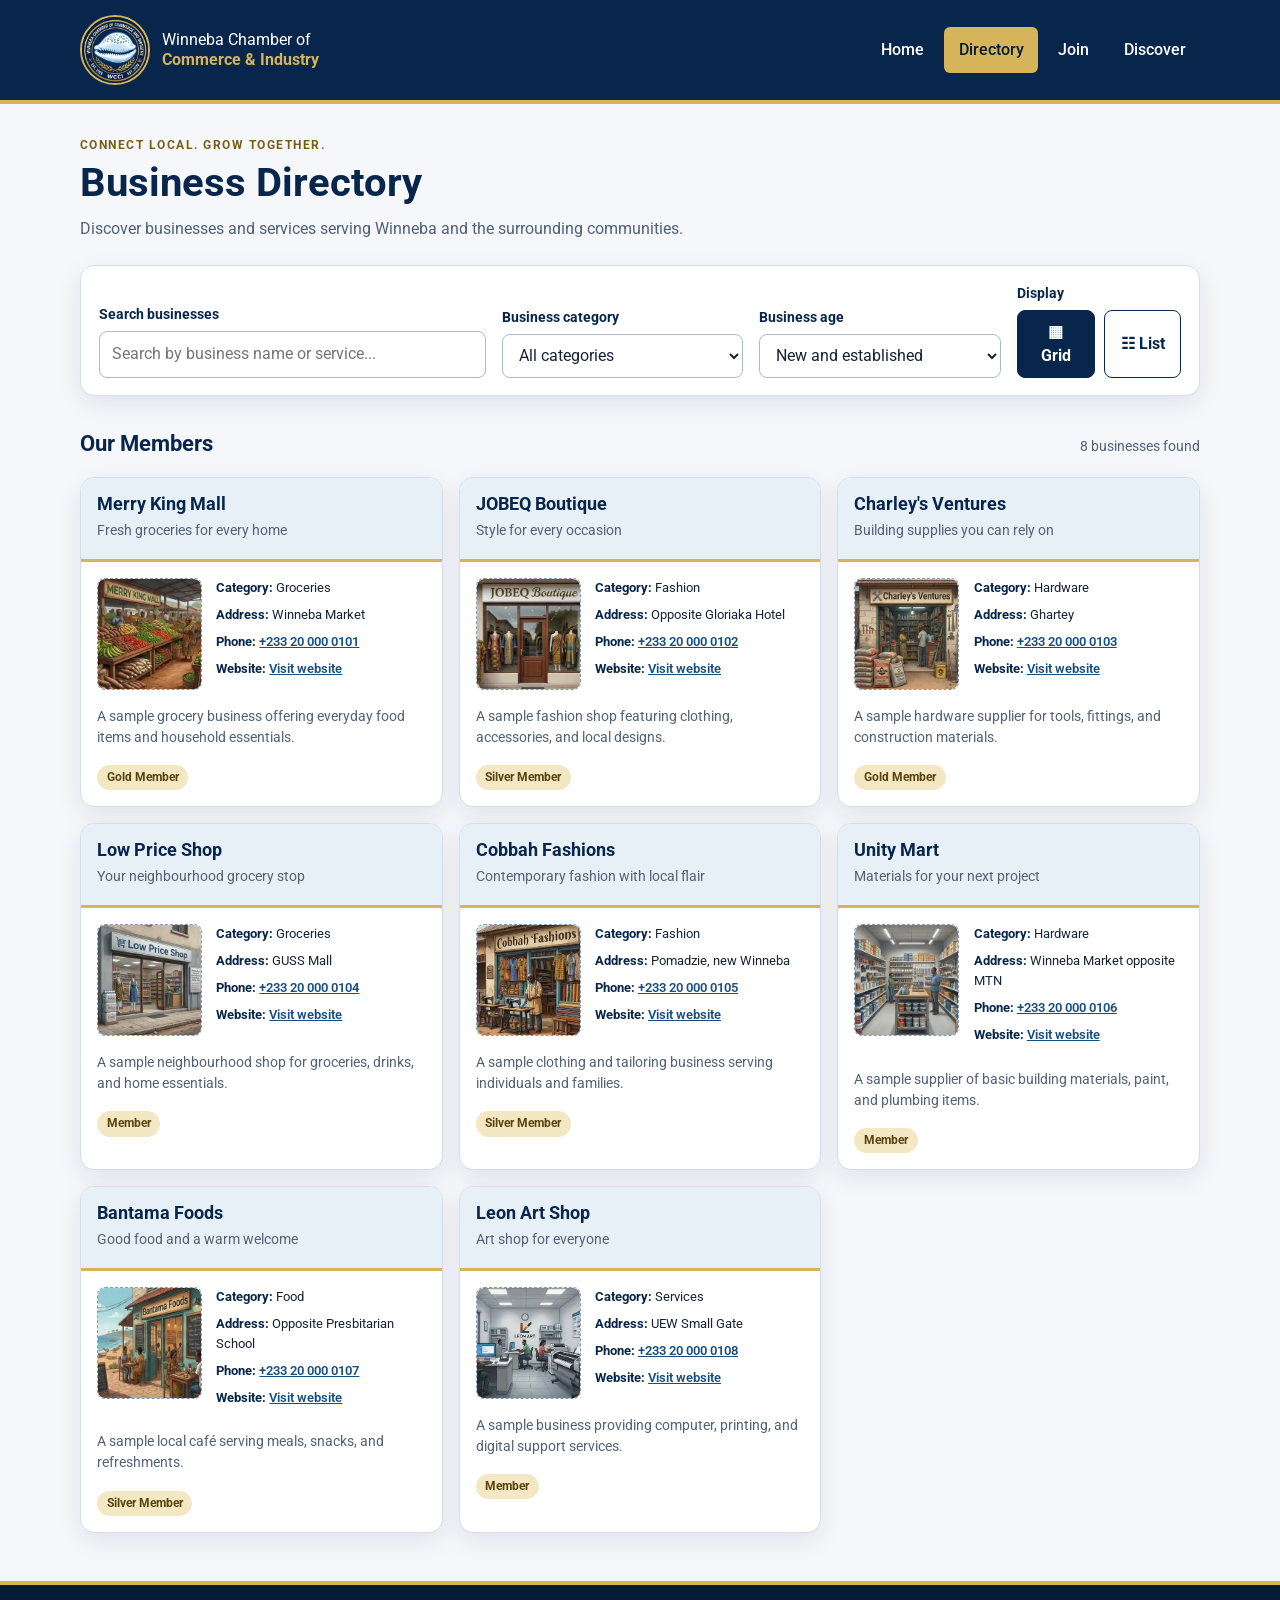
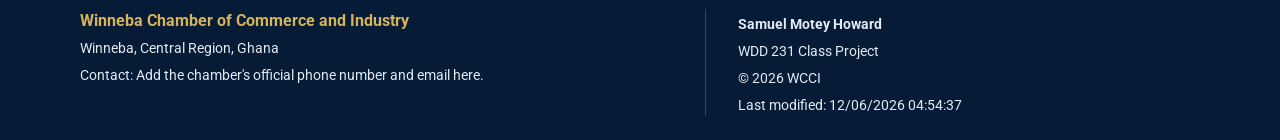
==== chamber/directory.html @ 30dde0f9 "fin" ====
<!DOCTYPE html>
<html lang="en">
<head>
  <meta charset="UTF-8">
  <meta name="viewport" content="width=device-width, initial-scale=1.0">
  <meta name="description" content="Explore the Winneba Chamber of Commerce and Industry business directory. Find grocery stores, fashion businesses, hardware shops, and other local businesses in Winneba, Ghana.">
  <meta name="author" content="Samuel Motey Howard">
  <meta name="theme-color" content="#08264b">

  <meta property="og:title" content="WCCI | Business Directory">
  <meta property="og:description" content="Discover and connect with businesses in Winneba, Ghana through the Winneba Chamber of Commerce and Industry directory.">
  <meta property="og:type" content="website">
  <meta property="og:url" content="https://samcodeithub.github.io/wdd231/chamber/directory.html">
  <meta property="og:image" content="https://samcodeithub.github.io/wdd231/chamber/images/wcci.webp">
  <meta property="og:image:alt" content="Winneba Chamber of Commerce and Industry logo">

  <title>Business Directory | Winneba Chamber of Commerce and Industry</title>
  <link rel="icon" href="images/wcci.webp" type="image/webp">
  <link rel="preconnect" href="https://fonts.googleapis.com">
  <link rel="preconnect" href="https://fonts.gstatic.com" crossorigin>
  <link href="https://fonts.googleapis.com/css2?family=Roboto:wght@400;500;600;700&display=swap" rel="stylesheet">
  <link rel="stylesheet" href="styles/normalize.css">
  <link rel="stylesheet" href="styles/small.css">
  <link rel="stylesheet" href="styles/larger.css">
  <script src="scripts/directory.js" defer></script>
</head>
<body>
  <a class="skip-link" href="#main-content">Skip to main content</a>

  <header class="site-header">
    <div class="header-inner">
      <a class="brand" href="directory.html" aria-label="WCCI home">
        <img src="images/wcci.webp" alt="Winneba Chamber of Commerce and Industry logo">
        <span>Winneba Chamber of<br><strong>Commerce &amp; Industry</strong></span>
      </a>

      <button class="menu-toggle" id="menu-toggle" type="button" aria-label="Open navigation menu" aria-expanded="false" aria-controls="primary-nav">
        <span></span><span></span><span></span>
      </button>

      <nav class="primary-nav" id="primary-nav" aria-label="Main navigation">
        <ul>
          <li><a href="index.html">Home</a></li>
          <li><a href="directory.html" class="active" aria-current="page">Directory</a></li>
          <li><a href="join.html">Join</a></li>
          <li><a href="discover.html">Discover</a></li>
        </ul>
      </nav>
    </div>
  </header>

  <main id="main-content" class="page-main">
    <section class="page-heading" aria-labelledby="page-title">
      <p class="eyebrow">Connect local. Grow together.</p>
      <h1 id="page-title">Business Directory</h1>
      <p class="page-intro">Discover businesses and services serving Winneba and the surrounding communities.</p>
    </section>

    <section class="directory-tools" aria-label="Business directory filters">
      <div class="search-control">
        <label for="business-search">Search businesses</label>
        <input type="search" id="business-search" placeholder="Search by business name or service...">
      </div>

      <div class="filter-control">
        <label for="category-filter">Business category</label>
        <select id="category-filter">
          <option value="all">All categories</option>
          <option value="Groceries">Groceries</option>
          <option value="Fashion">Fashion</option>
          <option value="Hardware">Hardware</option>
          <option value="Food">Food &amp; Restaurants</option>
          <option value="Services">Professional Services</option>
        </select>
      </div>

      <div class="filter-control">
        <label for="age-filter">Business age</label>
        <select id="age-filter">
          <option value="all">New and established</option>
          <option value="new">New businesses</option>
          <option value="established">Established businesses</option>
        </select>
      </div>

      <div class="view-control" aria-label="Choose directory layout">
        <span class="control-label">Display</span>
        <div class="view-buttons">
          <button type="button" id="grid-view" class="view-button active" aria-pressed="true">
            <span aria-hidden="true">▦</span> Grid
          </button>
          <button type="button" id="list-view" class="view-button" aria-pressed="false">
            <span aria-hidden="true">☷</span> List
          </button>
        </div>
      </div>
    </section>

    <div class="results-heading">
      <h2>Our Members</h2>
      <p id="results-count" aria-live="polite">Loading businesses...</p>
    </div>

    <section id="business-list" class="business-list grid-view" aria-label="Chamber member businesses">
      <p class="loading-message">Loading member businesses...</p>
    </section>
  </main>

  <footer class="site-footer">
    <div class="footer-inner">
      <div class="footer-contact">
        <a class="footer-brand" href="directory.html">Winneba Chamber of Commerce and Industry</a>
        <p>Winneba, Central Region, Ghana</p>
        <p>Contact: Add the chamber's official phone number and email here.</p>
      </div>
      <div class="footer-course">
        <p><strong>Samuel Motey Howard</strong></p>
        <p>WDD 231 Class Project</p>
        <p>© <span id="current-year"></span> WCCI</p>
        <p>Last modified: <span id="last-modified"></span></p>
      </div>
    </div>
  </footer>
</body>
</html>
---- chamber/styles/small.css ----
:root {
  --primary-color: #08264b;
  --primary-dark: #061b36;
  --secondary-color: #d6b45a;
  --secondary-light: #f3e7c4;
  --background-color: #f5f7fa;
  --surface-color: #ffffff;
  --text-color: #172333;
  --muted-text: #526174;
  --border-color: #d7dee7;
  --soft-blue: #e8f0f7;
  --shadow: 0 8px 24px rgba(8, 38, 75, 0.09);
  --radius: 14px;
}

body {
  min-width: 320px;
  background: var(--background-color);
  color: var(--text-color);
  font-family: "Roboto", Arial, sans-serif;
  line-height: 1.5;
}

.skip-link {
  position: absolute;
  top: -100px;
  left: 1rem;
  z-index: 1000;
  padding: 0.7rem 1rem;
  background: var(--secondary-color);
  color: var(--primary-dark);
  font-weight: 700;
}

.skip-link:focus { top: 1rem; }

.site-header {
  background: var(--primary-color);
  color: #fff;
  border-bottom: 4px solid var(--secondary-color);
}

.header-inner {
  width: min(1120px, 92%);
  min-height: 82px;
  margin: 0 auto;
  display: flex;
  align-items: center;
  justify-content: space-between;
  gap: 1rem;
}

.brand {
  display: flex;
  align-items: center;
  gap: 0.75rem;
  color: #fff;
  text-decoration: none;
  font-size: 0.9rem;
  line-height: 1.25;
}

.brand img {
  width: 58px;
  height: 58px;
  border-radius: 50%;
  object-fit: cover;
  border: 2px solid var(--secondary-color);
}

.brand strong { color: var(--secondary-color); }

.menu-toggle {
  width: 44px;
  height: 42px;
  display: flex;
  flex-direction: column;
  justify-content: center;
  align-items: center;
  gap: 5px;
  border: 1px solid rgba(255,255,255,0.45);
  border-radius: 8px;
  background: transparent;
  cursor: pointer;
}

.menu-toggle span {
  width: 22px;
  height: 2px;
  background: #fff;
  transition: transform 0.2s ease, opacity 0.2s ease;
}

.menu-toggle.open span:first-child { transform: translateY(7px) rotate(45deg); }
.menu-toggle.open span:nth-child(2) { opacity: 0; }
.menu-toggle.open span:last-child { transform: translateY(-7px) rotate(-45deg); }

.primary-nav { display: none; width: 100%; }
.primary-nav.open { display: block; }

.header-inner:has(.primary-nav.open) {
  flex-wrap: wrap;
  padding: 0.7rem 0;
}

.primary-nav ul {
  display: flex;
  flex-direction: column;
  width: 100%;
}

.primary-nav a {
  display: block;
  padding: 0.85rem 1rem;
  color: #fff;
  text-decoration: none;
  border-radius: 6px;
  font-weight: 500;
}

.primary-nav a:hover,
.primary-nav a:focus-visible,
.primary-nav a.active {
  background: var(--secondary-color);
  color: var(--primary-dark);
}

.page-main {
  width: min(1120px, 92%);
  min-height: 65vh;
  margin: 0 auto;
  padding: 2rem 0 3rem;
}

.page-heading { margin-bottom: 1.5rem; }
.eyebrow {
  margin-bottom: 0.35rem;
  color: #795d17;
  font-size: 0.78rem;
  font-weight: 700;
  letter-spacing: 0.12em;
  text-transform: uppercase;
}

h1 {
  color: var(--primary-color);
  font-size: clamp(1.8rem, 6vw, 2.5rem);
  line-height: 1.15;
}

.page-intro {
  max-width: 650px;
  margin-top: 0.65rem;
  color: var(--muted-text);
}

.directory-tools {
  display: grid;
  grid-template-columns: 1fr;
  gap: 1rem;
  padding: 1.1rem;
  background: var(--surface-color);
  border: 1px solid var(--border-color);
  border-radius: var(--radius);
  box-shadow: var(--shadow);
}

.search-control,
.filter-control,
.view-control {
  display: flex;
  flex-direction: column;
  gap: 0.4rem;
}

.search-control label,
.filter-control label,
.control-label {
  color: var(--primary-color);
  font-size: 0.85rem;
  font-weight: 700;
}

input,
select {
  width: 100%;
  min-height: 44px;
  padding: 0.65rem 0.75rem;
  border: 1px solid #aeb9c7;
  border-radius: 8px;
  background: #fff;
  color: var(--text-color);
}

input:focus,
select:focus,
button:focus-visible,
a:focus-visible {
  outline: 3px solid var(--secondary-color);
  outline-offset: 2px;
}

.view-buttons { display: flex; gap: 0.6rem; }
.view-button {
  flex: 1;
  min-height: 44px;
  padding: 0.55rem 0.9rem;
  border: 1px solid var(--primary-color);
  border-radius: 8px;
  background: #fff;
  color: var(--primary-color);
  font-weight: 700;
  cursor: pointer;
}

.view-button.active,
.view-button:hover {
  background: var(--primary-color);
  color: #fff;
}

.results-heading {
  display: flex;
  flex-direction: column;
  gap: 0.2rem;
  margin: 2rem 0 1rem;
}

.results-heading h2 {
  color: var(--primary-color);
  font-size: 1.35rem;
}

.results-heading p {
  color: var(--muted-text);
  font-size: 0.9rem;
}

.business-list {
  display: grid;
  grid-template-columns: 1fr;
  gap: 1rem;
}

.business-card {
  overflow: hidden;
  background: var(--surface-color);
  border: 1px solid var(--border-color);
  border-radius: var(--radius);
  box-shadow: var(--shadow);
  transition: transform 0.2s ease, box-shadow 0.2s ease;
}

.business-card:hover {
  transform: translateY(-3px);
  box-shadow: 0 12px 28px rgba(8, 38, 75, 0.14);
}

.business-card-header {
  min-height: 84px;
  padding: 1rem 1rem 0.85rem;
  background: var(--soft-blue);
  border-bottom: 3px solid var(--secondary-color);
}

.business-card h3 {
  color: var(--primary-color);
  font-size: 1.1rem;
  line-height: 1.25;
}

.business-tagline {
  margin-top: 0.25rem;
  color: var(--muted-text);
  font-size: 0.85rem;
}

.business-card-content {
  display: grid;
  grid-template-columns: 112px minmax(0, 1fr);
  gap: 0.9rem;
  padding: 1rem;
  align-items: start;
}

.business-image-placeholder {
  min-height: 112px;
  display: grid;
  place-items: center;
  padding: 0.5rem;
  border: 1px dashed #8b9bad;
  border-radius: 8px;
  background: #edf1f5;
  color: #526174;
  text-align: center;
  font-size: 0.75rem;
}

.business-image-placeholder span {
  display: block;
  font-size: 1.8rem;
  color: var(--primary-color);
}

.business-details p {
  margin-bottom: 0.45rem;
  overflow-wrap: anywhere;
  font-size: 0.83rem;
}

.business-details strong { color: var(--primary-color); }
.business-details a { color: #174f80; font-weight: 600; }

.business-description {
  padding: 0 1rem 1rem;
  color: var(--muted-text);
  font-size: 0.88rem;
}

.member-badge {
  display: inline-block;
  margin: 0 1rem 1rem;
  padding: 0.25rem 0.6rem;
  border-radius: 999px;
  background: var(--secondary-light);
  color: #59430e;
  font-size: 0.72rem;
  font-weight: 700;
}

.no-results,
.loading-message,
.error-message {
  grid-column: 1 / -1;
  padding: 2rem 1rem;
  border: 1px dashed #9aa9b9;
  border-radius: var(--radius);
  color: var(--muted-text);
  text-align: center;
}

.site-footer {
  background: var(--primary-dark);
  color: #fff;
  border-top: 4px solid var(--secondary-color);
}

.footer-inner {
  width: min(1120px, 92%);
  margin: 0 auto;
  padding: 1.5rem 0;
  display: grid;
  grid-template-columns: 1fr;
  gap: 1.25rem;
}

.footer-contact p,
.footer-course p {
  margin-top: 0.35rem;
  color: #e4eaf1;
  font-size: 0.88rem;
}

.footer-brand {
  color: var(--secondary-color);
  font-weight: 700;
  text-decoration: none;
}

.footer-course { border-top: 1px solid rgba(255,255,255,0.2); padding-top: 1rem; }

/* List view: one member per row */
.business-list.list-view { grid-template-columns: 1fr; }
.business-list.list-view .business-card {
  display: grid;
  grid-template-columns: 1fr;
}
.business-list.list-view .business-card-header { min-height: auto; }
.business-list.list-view .business-card-content { grid-template-columns: 112px minmax(0, 1fr); }

/* Business photos loaded from members.json */
.business-image-placeholder {
  min-height: 112px;
  height: 112px;
  overflow: hidden;
  padding: 0;
}

.business-image {
  display: block;
  width: 100%;
  height: 100%;
  min-height: 112px;
  object-fit: cover;
  border-radius: 7px;
}

.business-image-placeholder.image-missing {
  display: grid;
  place-items: center;
  padding: 0.5rem;
  color: var(--muted-text);
  font-size: 0.75rem;
  text-align: center;
}

.business-image-placeholder.image-missing .business-image {
  display: none;
}
---- chamber/styles/larger.css ----
@media (min-width: 700px) {
  .header-inner { min-height: 100px; }
  .brand { font-size: 1rem; }
  .brand img { width: 70px; height: 70px; }
  .menu-toggle { display: none; }
  .primary-nav { display: block; width: auto; }
  .primary-nav ul { flex-direction: row; align-items: center; gap: 0.35rem; }
  .primary-nav a { padding: 0.7rem 0.9rem; }
  .directory-tools {
    grid-template-columns: minmax(220px, 1.6fr) minmax(150px, 1fr) minmax(160px, 1fr) auto;
    align-items: end;
  }
  .view-control { min-width: 150px; }
  .view-buttons { min-width: 150px; }
  .results-heading { flex-direction: row; justify-content: space-between; align-items: baseline; }
  .business-list.grid-view { grid-template-columns: repeat(2, minmax(0, 1fr)); }
  .footer-inner { grid-template-columns: 1.2fr 1fr; gap: 2rem; }
  .footer-course { border-top: 0; border-left: 1px solid rgba(255,255,255,0.2); padding: 0 0 0 2rem; }
}

@media (min-width: 1000px) {
  .business-list.grid-view { grid-template-columns: repeat(3, minmax(0, 1fr)); }
  .business-list.grid-view .business-card-content { grid-template-columns: 105px minmax(0, 1fr); }
}

@media (prefers-reduced-motion: reduce) {
  *, *::before, *::after { scroll-behavior: auto !important; transition-duration: 0.01ms !important; }
}
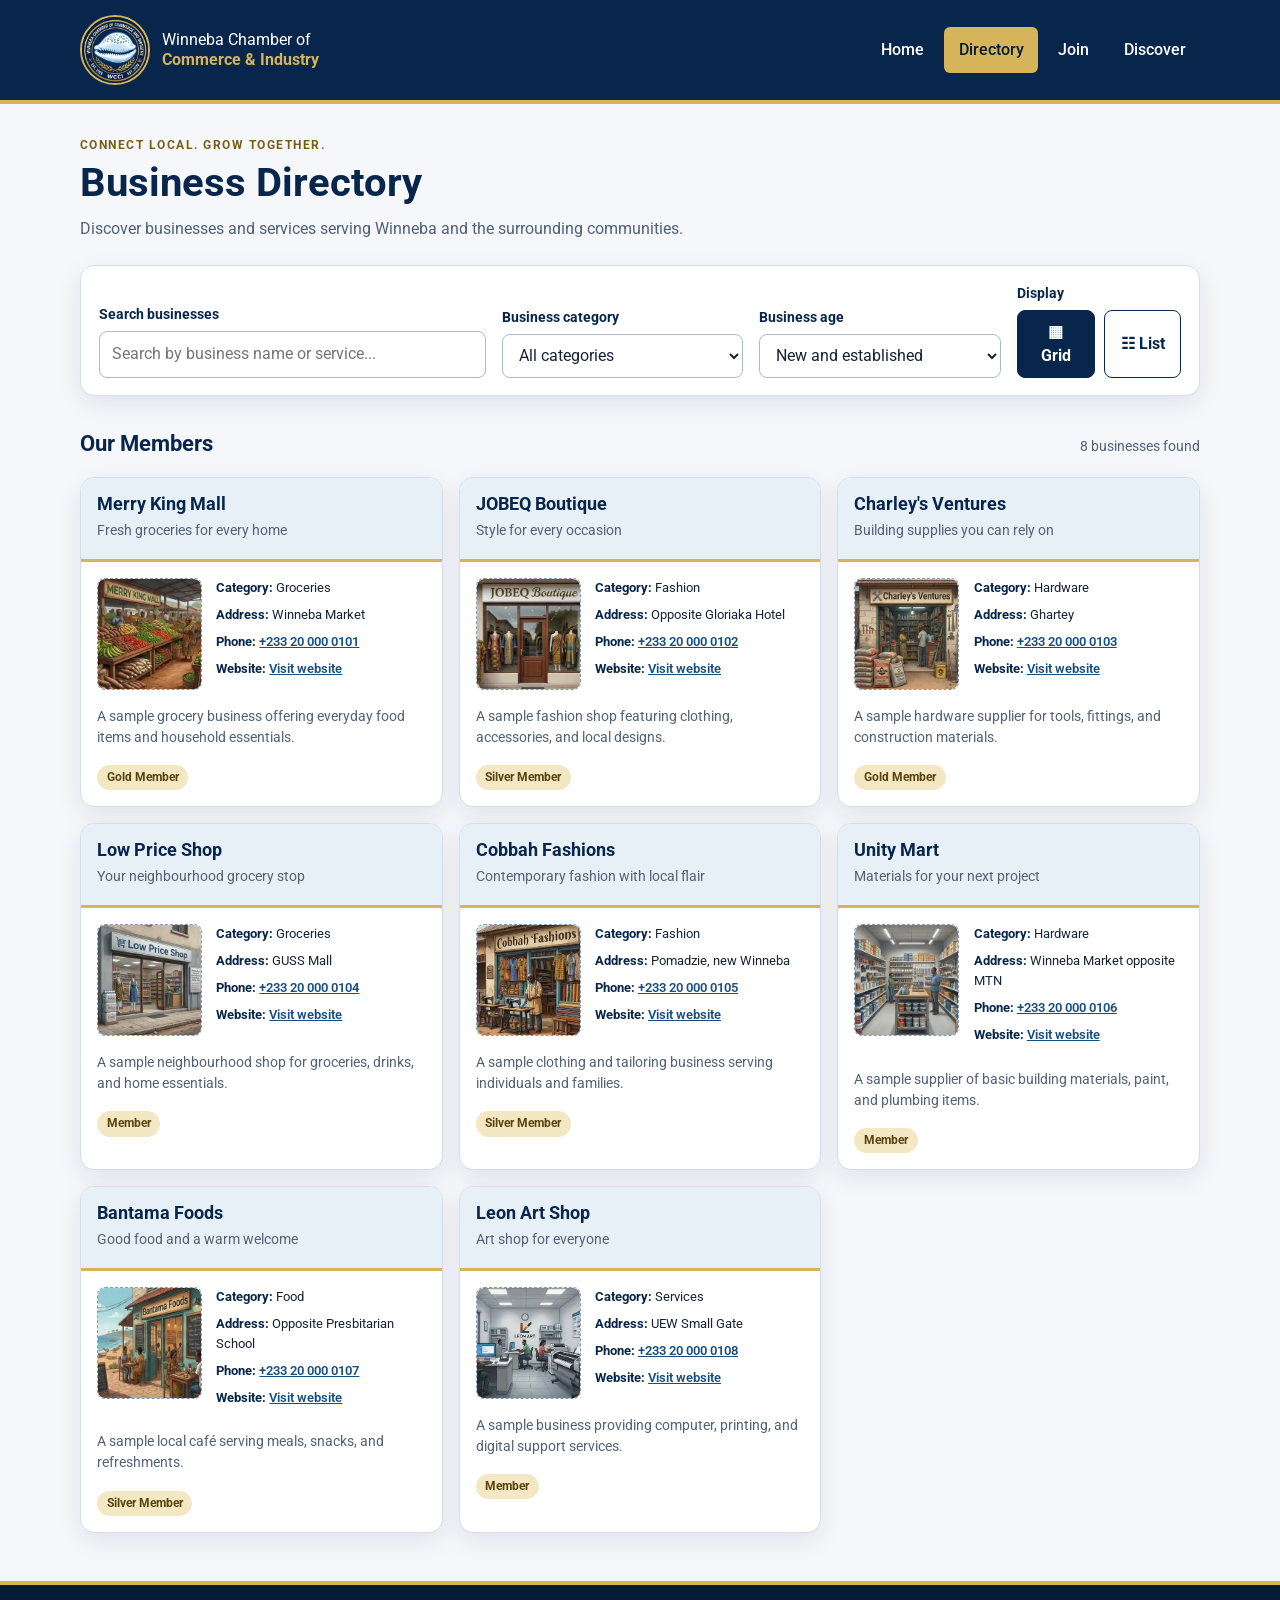
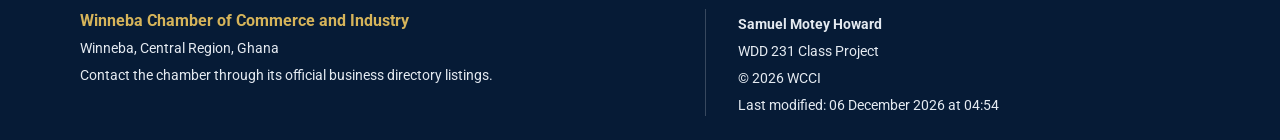
==== commit b17ddf4a: "finn" ====
--- a/chamber/directory.html
+++ b/chamber/directory.html
@@ -3,11 +3,11 @@
 <head>
   <meta charset="UTF-8">
   <meta name="viewport" content="width=device-width, initial-scale=1.0">
-  <meta name="description" content="Explore the Winneba Chamber of Commerce and Industry business directory. Find grocery stores, fashion businesses, hardware shops, and other local businesses in Winneba, Ghana.">
+  <meta name="description" content="Explore Winneba businesses, including grocery stores, fashion shops, hardware stores, and local services.">
   <meta name="author" content="Samuel Motey Howard">
   <meta name="theme-color" content="#08264b">
 
-  <meta property="og:title" content="WCCI | Business Directory">
+  <meta property="og:title" content="Winneba Chamber of Commerce and Industry Business Directory">
   <meta property="og:description" content="Discover and connect with businesses in Winneba, Ghana through the Winneba Chamber of Commerce and Industry directory.">
   <meta property="og:type" content="website">
   <meta property="og:url" content="https://samcodeithub.github.io/wdd231/chamber/directory.html">
@@ -83,7 +83,7 @@
         </select>
       </div>
 
-      <div class="view-control" aria-label="Choose directory layout">
+      <div class="view-control" role="group" aria-label="Choose directory layout">
         <span class="control-label">Display</span>
         <div class="view-buttons">
           <button type="button" id="grid-view" class="view-button active" aria-pressed="true">
@@ -111,7 +111,7 @@
       <div class="footer-contact">
         <a class="footer-brand" href="directory.html">Winneba Chamber of Commerce and Industry</a>
         <p>Winneba, Central Region, Ghana</p>
-        <p>Contact: Add the chamber's official phone number and email here.</p>
+        <p>Contact the chamber through its official business directory listings.</p>
       </div>
       <div class="footer-course">
         <p><strong>Samuel Motey Howard</strong></p>
--- a/chamber/styles/small.css
+++ b/chamber/styles/small.css
@@ -376,11 +376,18 @@
   grid-template-columns: 1fr;
 }
 .business-list.list-view .business-card-header { min-height: auto; }
-.business-list.list-view .business-card-content { grid-template-columns: 112px minmax(0, 1fr); }
+.business-list.list-view .business-card-content {
+  grid-template-columns: 1fr;
+}
+.business-list.list-view .business-image-placeholder {
+  display: none;
+}
+.business-list.list-view .business-description {
+  padding-top: 0;
+}
 
 /* Business photos loaded from members.json */
 .business-image-placeholder {
-  min-height: 112px;
   height: 112px;
   overflow: hidden;
   padding: 0;
@@ -407,3 +414,10 @@
 .business-image-placeholder.image-missing .business-image {
   display: none;
 }
+
+/* Keep long content inside the viewport on narrow screens. */
+.business-card,
+.business-card-content,
+.business-details {
+  min-width: 0;
+}
